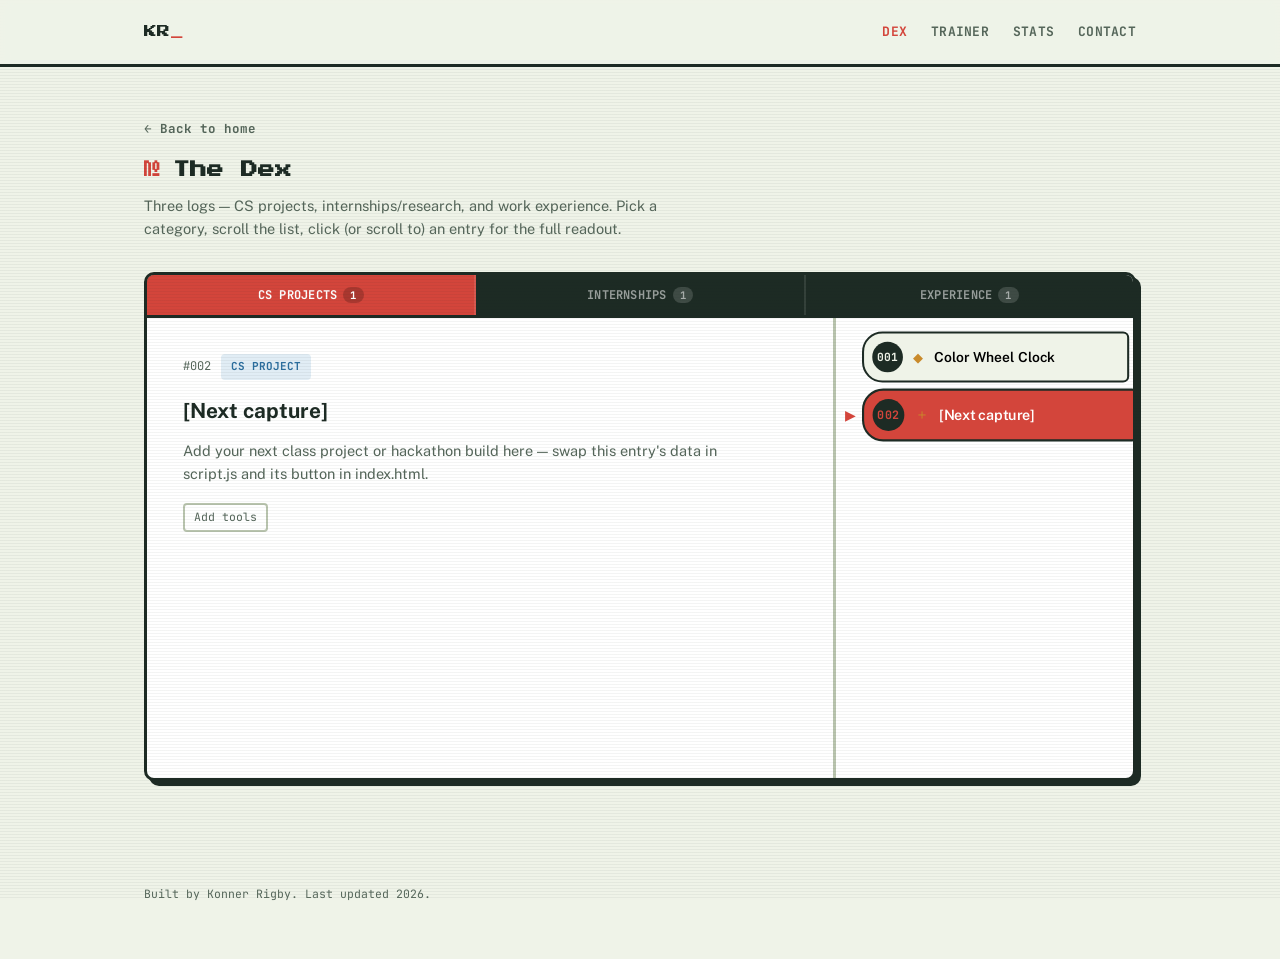
==== dex.html @ aeaa974b "Split Dex into its own page with detail-left/list-right layout" ====
<!DOCTYPE html>
<html lang="en">
<head>
<meta charset="UTF-8">
<meta name="viewport" content="width=device-width, initial-scale=1.0">
<title>The Dex — Konner Rigby</title>
<meta name="description" content="Konner Rigby's Dex — CS projects, internships, and work experience.">
<link rel="preconnect" href="https://fonts.googleapis.com">
<link rel="preconnect" href="https://fonts.gstatic.com" crossorigin>
<link href="https://fonts.googleapis.com/css2?family=Press+Start+2P&family=JetBrains+Mono:wght@400;500;700&family=Public+Sans:wght@400;500;600;700&display=swap" rel="stylesheet">
<link rel="stylesheet" href="styles.css">
</head>
<body>

<div class="scanlines"></div>

<header class="site-header">
  <div class="wrap-wide header-inner">
    <a href="index.html" class="mark">KR<span class="mark-dot">_</span></a>
    <nav class="nav">
      <a href="dex.html" style="color: var(--dex-red);">Dex</a>
      <a href="index.html#about">Trainer</a>
      <a href="index.html#skills">Stats</a>
      <a href="index.html#contact">Contact</a>
    </nav>
  </div>
</header>

<main>

  <div class="dex-page-head wrap-wide">
    <a href="index.html" class="dex-back">← Back to home</a>
    <h1 class="section-title" style="margin: 0 0 10px;"><span class="section-num">№</span> The Dex</h1>
    <p class="section-note" style="margin: 0;">
      Three logs — CS projects, internships/research, and work experience. Pick a category,
      scroll the list, click (or scroll to) an entry for the full readout.
    </p>
  </div>

  <section class="wrap-wide" style="padding: 0 24px 64px;">

    <div class="pokedex" id="pokedex">

      <div class="pokedex-tabs">
        <button class="pdx-tab is-active" data-cat="projects">
          CS Projects <span class="pdx-count" data-count="projects">1</span>
        </button>
        <button class="pdx-tab" data-cat="internships">
          Internships <span class="pdx-count" data-count="internships">1</span>
        </button>
        <button class="pdx-tab" data-cat="experience">
          Experience <span class="pdx-count" data-count="experience">1</span>
        </button>
      </div>

      <div class="pokedex-body">

        <div class="pdx-detail" id="pdxDetail">
          <!-- populated by script.js -->
        </div>

        <div class="pdx-list" id="pdxList">

          <button class="pdx-entry is-selected" data-cat="projects" data-detail="colorwheel">
            <span class="pdx-flag">001</span>
            <span class="pdx-icon">◆</span>
            <span class="pdx-name">Color Wheel Clock</span>
          </button>
          <button class="pdx-entry" data-cat="projects" data-detail="proj-add">
            <span class="pdx-flag">002</span>
            <span class="pdx-icon">＋</span>
            <span class="pdx-name">[Next capture]</span>
          </button>

          <button class="pdx-entry" data-cat="internships" data-detail="pfas" hidden>
            <span class="pdx-flag">001</span>
            <span class="pdx-icon">◆</span>
            <span class="pdx-name">PFAS Water Research</span>
          </button>

          <button class="pdx-entry" data-cat="experience" data-detail="spa" hidden>
            <span class="pdx-flag">001</span>
            <span class="pdx-icon">◆</span>
            <span class="pdx-name">Spa Advisor — South Coast Winery</span>
          </button>

        </div>

      </div>
    </div>
  </section>

</main>

<footer class="site-footer wrap-wide">
  <p>Built by Konner Rigby. Last updated 2026.</p>
</footer>

<script src="script.js"></script>
</body>
</html>
---- styles.css ----
/* ============================================
   DESIGN TOKENS — "Trainer Dex" theme
   Original palette/typography inspired by handheld game UI —
   no copyrighted logos, fonts, or character art used.

   Palette:  screen #EFF3E8 (bg, Game-Boy-screen green-white)
             ink #1D2B24 (text) · dex-red #D3453B (primary accent)
             dex-blue #2C6E9E (secondary accent) · line #B9C4AE
   Type:     "Press Start 2P" (pixel display, used sparingly — small caps only)
             Public Sans (body) · JetBrains Mono (data/meta/labels)
   ============================================ */

:root {
  --screen: #EFF3E8;
  --screen-raised: #FFFFFF;
  --ink: #1D2B24;
  --ink-soft: #55665A;
  --dex-red: #D3453B;
  --dex-red-soft: #FBE3E1;
  --dex-blue: #2C6E9E;
  --dex-blue-soft: #E1EDF5;
  --dex-gold: #C98A2B;
  --dex-gold-soft: #F7ECD9;
  --line: #B9C4AE;

  --pixel: 'Press Start 2P', monospace;
  --mono: 'JetBrains Mono', 'Courier New', monospace;
  --sans: 'Public Sans', -apple-system, BlinkMacSystemFont, sans-serif;

  --wrap: 780px;
}

* { box-sizing: border-box; }
html { scroll-behavior: smooth; }

body {
  margin: 0;
  background: var(--screen);
  color: var(--ink);
  font-family: var(--sans);
  font-size: 16px;
  line-height: 1.6;
  -webkit-font-smoothing: antialiased;
}

.wrap { max-width: var(--wrap); margin: 0 auto; padding: 0 24px; }
.wrap-wide { max-width: 1040px; margin: 0 auto; padding: 0 24px; }
a { color: inherit; }

/* ---------- DEX PAGE (standalone) ---------- */
.dex-page-head { padding: 48px 24px 32px; }
.dex-back {
  display: inline-block;
  font-family: var(--mono);
  font-size: 12.5px;
  font-weight: 700;
  color: var(--ink-soft);
  text-decoration: none;
  margin-bottom: 18px;
}
.dex-back:hover { color: var(--dex-red); }

/* faint scanline texture instead of realistic grain — nods to a handheld screen */
.scanlines {
  position: fixed;
  inset: 0;
  pointer-events: none;
  z-index: 0;
  opacity: 0.05;
  background: repeating-linear-gradient(
    to bottom,
    var(--ink) 0px,
    var(--ink) 1px,
    transparent 1px,
    transparent 3px
  );
}

/* ---------- HEADER ---------- */
.site-header {
  position: sticky;
  top: 0;
  z-index: 10;
  background: rgba(239, 243, 232, 0.9);
  backdrop-filter: blur(6px);
  border-bottom: 3px solid var(--ink);
}
.header-inner { display: flex; align-items: center; justify-content: space-between; height: 64px; }
.mark { font-family: var(--pixel); font-size: 13px; text-decoration: none; letter-spacing: 0.02em; }
.mark-dot { color: var(--dex-red); }
.nav { display: flex; gap: 24px; }
.nav a {
  font-family: var(--mono);
  font-weight: 700;
  font-size: 13px;
  text-decoration: none;
  color: var(--ink-soft);
  letter-spacing: 0.02em;
  text-transform: uppercase;
  transition: color 0.15s ease;
}
.nav a:hover { color: var(--dex-red); }

/* ---------- HERO / TRAINER CARD ---------- */
.hero { padding: 64px 24px 56px; position: relative; z-index: 1; }

.trainer-card {
  background: var(--screen-raised);
  border: 3px solid var(--ink);
  border-radius: 10px;
  box-shadow: 5px 5px 0 var(--ink);
  overflow: hidden;
  margin-bottom: 28px;
}
.card-topline {
  background: var(--dex-red);
  color: #fff;
  display: flex;
  justify-content: space-between;
  align-items: center;
  padding: 10px 18px;
}
.card-label { font-family: var(--pixel); font-size: 10px; letter-spacing: 0.03em; }
.card-id { font-family: var(--mono); font-size: 12px; font-weight: 700; }

.card-body { display: flex; align-items: center; gap: 22px; padding: 24px; }
.card-photo {
  width: 72px;
  height: 72px;
  min-width: 72px;
  border: 3px solid var(--ink);
  border-radius: 8px;
  background: var(--dex-gold-soft);
  display: flex;
  align-items: center;
  justify-content: center;
  font-family: var(--pixel);
  font-size: 15px;
  color: var(--ink);
}
.card-name {
  font-family: var(--pixel);
  font-size: clamp(1.1rem, 3.5vw, 1.4rem);
  margin: 0 0 10px;
  line-height: 1.4;
}
.card-class { font-family: var(--mono); font-size: 13px; color: var(--ink-soft); margin: 0 0 12px; }
.card-badges { display: flex; flex-wrap: wrap; gap: 8px; }
.badge {
  font-family: var(--mono);
  font-size: 11.5px;
  font-weight: 700;
  padding: 5px 11px;
  border-radius: 20px;
  border: 2px solid var(--ink);
  background: var(--screen);
}
.badge-active { background: var(--dex-red); color: #fff; border-color: var(--ink); }

.hero-sub { max-width: 56ch; color: var(--ink-soft); font-size: 15.5px; margin: 0; }

/* ---------- SECTIONS ---------- */
.section { padding: 56px 24px; border-top: 3px dashed var(--line); position: relative; z-index: 1; }

.section-title {
  font-family: var(--pixel);
  font-size: 1.05rem;
  margin: 0 0 8px;
  display: flex;
  align-items: center;
  gap: 12px;
  line-height: 1.6;
}
.small-title { font-size: 0.85rem; }
.section-num { color: var(--dex-red); }
.section-note { color: var(--ink-soft); max-width: 60ch; margin: 0 0 32px; font-size: 14.5px; }

/* ---------- DEX ENTRIES ---------- */
.dex-list { display: flex; flex-direction: column; gap: 18px; }

.dex-entry {
  background: var(--screen-raised);
  border: 3px solid var(--ink);
  border-radius: 8px;
  padding: 24px;
  box-shadow: 4px 4px 0 var(--line);
}
.dex-entry-compact { box-shadow: 3px 3px 0 var(--line); }

.dex-head { display: flex; align-items: center; gap: 10px; margin-bottom: 14px; flex-wrap: wrap; }
.dex-num { font-family: var(--mono); font-weight: 700; font-size: 13px; color: var(--ink-soft); }

.dex-type {
  font-family: var(--mono);
  font-size: 11px;
  font-weight: 700;
  letter-spacing: 0.03em;
  padding: 4px 10px;
  border-radius: 4px;
  border: 2px solid var(--ink);
}
.type-code { background: var(--dex-blue-soft); color: var(--dex-blue); }
.type-speed { background: var(--dex-gold-soft); color: var(--dex-gold); }
.type-research { background: var(--dex-red-soft); color: var(--dex-red); }

.dex-status {
  font-family: var(--mono);
  font-size: 11px;
  padding: 4px 10px;
  border-radius: 4px;
  margin-left: auto;
  text-transform: uppercase;
}
.status-progress { background: var(--dex-gold-soft); color: var(--dex-gold); }
.status-hackathon { background: var(--dex-blue-soft); color: var(--dex-blue); }

.dex-title { font-family: var(--sans); font-weight: 700; font-size: 1.2rem; margin: 0 0 10px; }
.dex-desc { color: var(--ink-soft); margin: 0 0 16px; font-size: 14.5px; max-width: 62ch; }

.dex-stack { display: flex; flex-wrap: wrap; gap: 8px; margin-bottom: 14px; }
.dex-stack span {
  font-family: var(--mono);
  font-size: 11.5px;
  color: var(--ink-soft);
  border: 2px solid var(--line);
  padding: 3px 9px;
  border-radius: 4px;
}

.dex-links { display: flex; gap: 20px; }
.dex-links a {
  font-family: var(--mono);
  font-weight: 700;
  font-size: 13px;
  text-decoration: none;
  color: var(--dex-red);
  border-bottom: 2px solid transparent;
  transition: border-color 0.15s ease;
}
.dex-links a:hover { border-color: var(--dex-red); }

.dex-add {
  background: transparent;
  border: 3px dashed var(--line);
  box-shadow: none;
  text-align: center;
  color: var(--ink-soft);
  font-family: var(--mono);
  font-size: 13px;
}

.side-quest { padding-top: 40px; }

.dex-teaser {
  display: flex;
  align-items: center;
  justify-content: space-between;
  background: var(--screen-raised);
  border: 3px solid var(--ink);
  border-radius: 10px;
  box-shadow: 5px 5px 0 var(--ink);
  padding: 20px 26px;
  text-decoration: none;
  color: var(--ink);
  transition: transform 0.15s ease, box-shadow 0.15s ease;
}
.dex-teaser:hover {
  transform: translate(-2px, -2px);
  box-shadow: 7px 7px 0 var(--ink);
}
.dex-teaser-label { font-family: var(--pixel); font-size: 0.85rem; }
.dex-teaser-arrow { color: var(--dex-red); font-size: 1.2rem; }

/* ---------- POKÉDEX COMPONENT ---------- */
.pokedex {
  background: var(--screen-raised);
  border: 3px solid var(--ink);
  border-radius: 10px;
  box-shadow: 5px 5px 0 var(--ink);
  overflow: hidden;
}

.pokedex-tabs {
  display: flex;
  border-bottom: 3px solid var(--ink);
  background: var(--ink);
}
.pdx-tab {
  flex: 1;
  font-family: var(--mono);
  font-weight: 700;
  font-size: 12px;
  text-transform: uppercase;
  letter-spacing: 0.02em;
  color: rgba(255,255,255,0.55);
  background: transparent;
  border: none;
  border-right: 2px solid rgba(255,255,255,0.1);
  padding: 12px 10px;
  cursor: pointer;
  display: flex;
  align-items: center;
  justify-content: center;
  gap: 6px;
  transition: color 0.15s ease, background 0.15s ease;
}
.pdx-tab:last-child { border-right: none; }
.pdx-tab:hover { color: #fff; }
.pdx-tab.is-active { color: #fff; background: var(--dex-red); }
.pdx-count {
  font-size: 10.5px;
  background: rgba(255,255,255,0.15);
  border-radius: 10px;
  padding: 1px 7px;
}
.pdx-tab.is-active .pdx-count { background: rgba(0,0,0,0.2); }

.pokedex-body {
  display: grid;
  grid-template-columns: 1fr 300px;
  min-height: 460px;
}

.pdx-list {
  order: 2;
  border-left: 3px solid var(--line);
  border-right: none;
  overflow-y: auto;
  max-height: 560px;
  padding: 14px 10px 14px 26px;
  display: flex;
  flex-direction: column;
  gap: 8px;
  scroll-behavior: smooth;
}

.pdx-entry {
  display: flex;
  align-items: center;
  gap: 10px;
  background: var(--screen);
  border: 2px solid var(--ink);
  border-radius: 20px 6px 6px 20px;
  padding: 8px 14px 8px 8px;
  cursor: pointer;
  font-family: var(--sans);
  text-align: left;
  transform-origin: left center;
  transition: transform 0.15s ease, box-shadow 0.15s ease, background 0.15s ease;
  position: relative;
}
.pdx-entry[hidden] { display: none; }
.pdx-entry:hover {
  transform: scale(1.06);
  box-shadow: 3px 3px 0 var(--line);
  background: var(--dex-blue-soft);
}
.pdx-entry.is-selected {
  background: var(--dex-red);
  border-color: var(--ink);
}
.pdx-entry.is-selected::before {
  content: '▶';
  position: absolute;
  left: -18px;
  color: var(--dex-red);
  font-size: 13px;
}
.pdx-entry.is-selected .pdx-flag { background: var(--ink); color: var(--dex-red); }
.pdx-entry.is-selected .pdx-name { color: #fff; }

.pdx-flag {
  font-family: var(--mono);
  font-weight: 700;
  font-size: 11px;
  background: var(--ink);
  color: var(--screen);
  border-radius: 50%;
  min-width: 30px;
  height: 30px;
  display: flex;
  align-items: center;
  justify-content: center;
}
.pdx-icon { font-size: 13px; color: var(--dex-gold); }
.pdx-name { font-size: 13.5px; font-weight: 600; }

.pdx-detail {
  order: 1;
  padding: 36px;
  overflow-y: auto;
  max-height: 560px;
}
.pdx-detail-empty { color: var(--ink-soft); font-family: var(--mono); font-size: 13px; }

.pdx-detail-head { display: flex; align-items: center; gap: 10px; margin-bottom: 14px; }
.pdx-detail-num { font-family: var(--mono); font-size: 12px; color: var(--ink-soft); }
.pdx-detail-cat {
  font-family: var(--mono);
  font-size: 11px;
  font-weight: 700;
  text-transform: uppercase;
  padding: 4px 10px;
  border-radius: 4px;
  background: var(--dex-blue-soft);
  color: var(--dex-blue);
}
.pdx-detail-title { font-family: var(--sans); font-weight: 700; font-size: 1.3rem; margin: 0 0 12px; }
.pdx-detail-desc { color: var(--ink-soft); font-size: 14.5px; max-width: 60ch; margin: 0 0 18px; }
.pdx-detail-stack { display: flex; flex-wrap: wrap; gap: 8px; margin-bottom: 18px; }
.pdx-detail-stack span {
  font-family: var(--mono);
  font-size: 11.5px;
  color: var(--ink-soft);
  border: 2px solid var(--line);
  padding: 3px 9px;
  border-radius: 4px;
}
.pdx-detail-links a {
  font-family: var(--mono);
  font-weight: 700;
  font-size: 13px;
  text-decoration: none;
  color: var(--dex-red);
  margin-right: 20px;
  border-bottom: 2px solid transparent;
  transition: border-color 0.15s ease;
}
.pdx-detail-links a:hover { border-color: var(--dex-red); }

@media (max-width: 900px) {
  .pokedex-body { grid-template-columns: 1fr; }
  .pdx-list {
    order: 2;
    border-left: none;
    border-top: 3px solid var(--line);
    max-height: 280px;
    padding-left: 26px;
  }
  .pdx-detail { order: 1; max-height: none; }
}

/* ---------- ABOUT ---------- */
.about-grid { display: grid; grid-template-columns: 1.4fr 1fr; gap: 40px; }
.about-text { font-size: 15.5px; color: var(--ink-soft); max-width: 56ch; }
.facts { margin: 0; }
.facts > div { display: flex; justify-content: space-between; padding: 12px 0; border-bottom: 2px solid var(--line); }
.facts dt { font-family: var(--mono); font-size: 12px; color: var(--ink-soft); }
.facts dd { margin: 0; font-size: 14px; font-weight: 700; text-align: right; }

/* ---------- STATS (skill bars) ---------- */
.stats-block { display: flex; flex-direction: column; gap: 16px; margin-bottom: 36px; }
.stat-row { display: grid; grid-template-columns: 140px 1fr; align-items: center; gap: 16px; }
.stat-label { font-family: var(--mono); font-size: 13px; font-weight: 700; }
.stat-bar {
  height: 14px;
  border: 2px solid var(--ink);
  border-radius: 7px;
  background: var(--screen);
  overflow: hidden;
}
.stat-fill {
  height: 100%;
  background: var(--dex-red);
  border-radius: 6px 0 0 6px;
}

.skills-grid-secondary { grid-template-columns: repeat(2, 1fr); max-width: 480px; }
.skills-grid { display: grid; gap: 28px; }
.skill-group h3 {
  font-family: var(--mono);
  font-size: 12px;
  text-transform: uppercase;
  letter-spacing: 0.04em;
  color: var(--dex-blue);
  margin: 0 0 12px;
}
.skill-group ul { list-style: none; margin: 0; padding: 0; }
.skill-group li { font-size: 14px; padding: 6px 0; border-bottom: 1px solid var(--line); }
.muted { color: var(--ink-soft); font-size: 11px; }

/* ---------- CONTACT ---------- */
.contact-lead { color: var(--ink-soft); margin-bottom: 24px; }
.contact-links { display: flex; flex-direction: column; gap: 4px; }
.contact-link {
  font-family: var(--mono);
  font-weight: 700;
  font-size: 15px;
  text-decoration: none;
  padding: 14px 0;
  border-bottom: 2px solid var(--line);
  display: flex;
  justify-content: space-between;
  transition: color 0.15s ease, padding-left 0.15s ease;
}
.contact-link:hover { color: var(--dex-red); padding-left: 6px; }

/* ---------- FOOTER ---------- */
.site-footer {
  padding: 28px 24px 44px;
  font-family: var(--mono);
  font-size: 11.5px;
  color: var(--ink-soft);
  position: relative;
  z-index: 1;
}

/* ---------- RESPONSIVE ---------- */
@media (max-width: 720px) {
  .about-grid { grid-template-columns: 1fr; gap: 28px; }
  .card-body { flex-direction: column; align-items: flex-start; }
  .nav { gap: 14px; }
  .nav a { font-size: 11.5px; }
  .stat-row { grid-template-columns: 100px 1fr; }
}
@media (max-width: 480px) {
  .hero { padding: 48px 20px 40px; }
  .skills-grid-secondary { grid-template-columns: 1fr; }
}

/* ---------- ACCESSIBILITY ---------- */
a:focus-visible, .nav a:focus-visible {
  outline: 2px solid var(--dex-red);
  outline-offset: 3px;
}
@media (prefers-reduced-motion: reduce) {
  html { scroll-behavior: auto; }
  * { transition: none !important; }
}
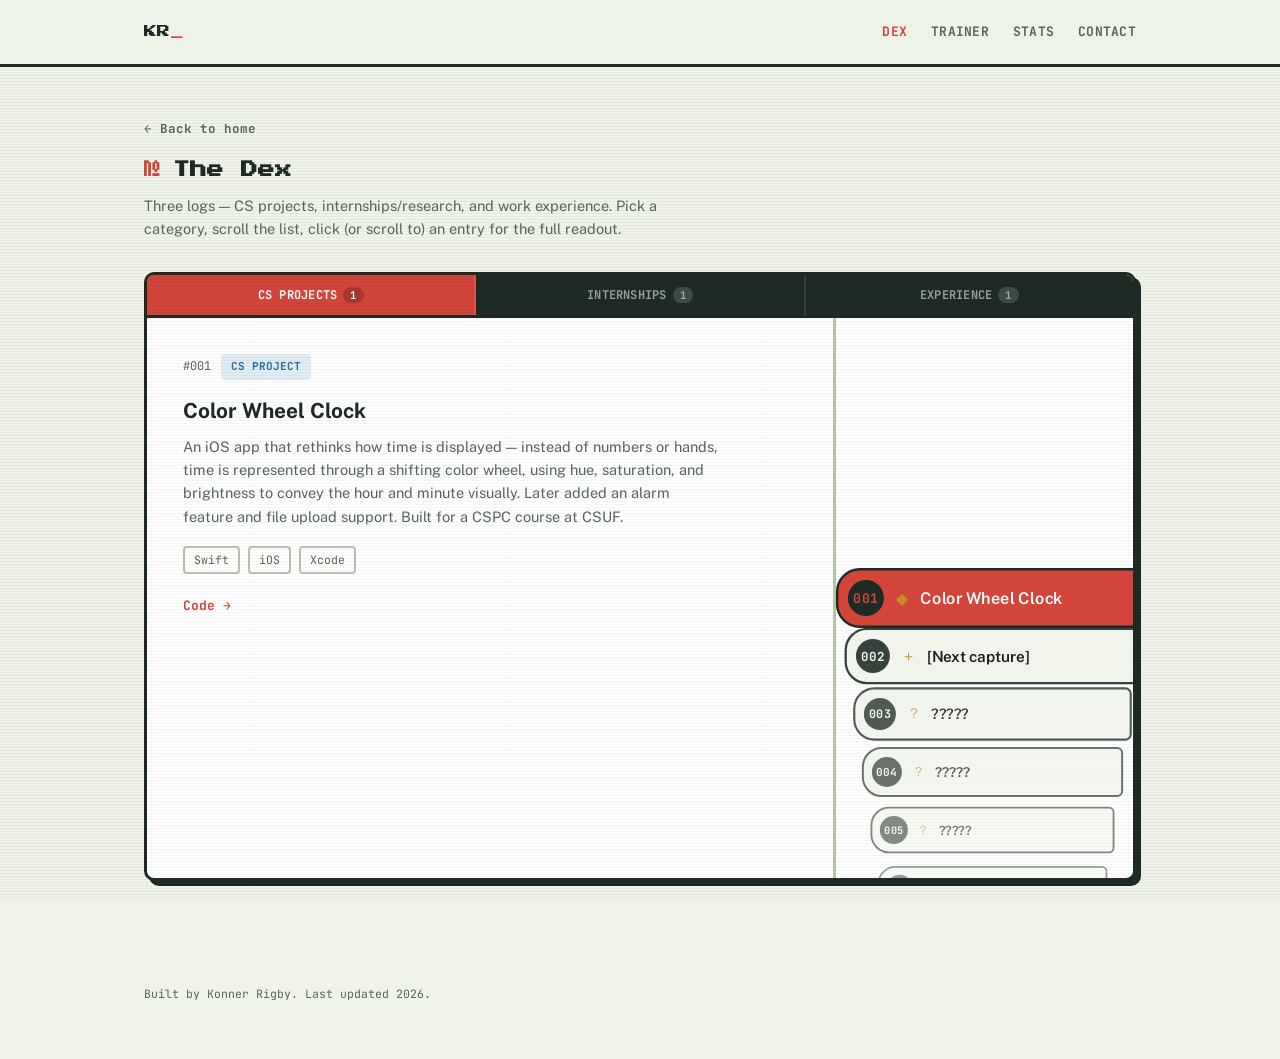
==== commit 8a8ee542: "Added pokedex functionality from game to website, and fixed scrolling feature" ====
--- a/dex.html
+++ b/dex.html
@@ -61,6 +61,8 @@
 
         <div class="pdx-list" id="pdxList">
 
+          <div class="pdx-spacer" id="pdxSpacerTop"></div>
+
           <button class="pdx-entry is-selected" data-cat="projects" data-detail="colorwheel">
             <span class="pdx-flag">001</span>
             <span class="pdx-icon">◆</span>
@@ -72,17 +74,220 @@
             <span class="pdx-name">[Next capture]</span>
           </button>
 
+          <button class="pdx-entry" data-cat="projects" data-detail="unknown">
+            <span class="pdx-flag">003</span>
+            <span class="pdx-icon">？</span>
+            <span class="pdx-name">?????</span>
+          </button>
+          <button class="pdx-entry" data-cat="projects" data-detail="unknown">
+            <span class="pdx-flag">004</span>
+            <span class="pdx-icon">？</span>
+            <span class="pdx-name">?????</span>
+          </button>
+          <button class="pdx-entry" data-cat="projects" data-detail="unknown">
+            <span class="pdx-flag">005</span>
+            <span class="pdx-icon">？</span>
+            <span class="pdx-name">?????</span>
+          </button>
+          <button class="pdx-entry" data-cat="projects" data-detail="unknown">
+            <span class="pdx-flag">006</span>
+            <span class="pdx-icon">？</span>
+            <span class="pdx-name">?????</span>
+          </button>
+          <button class="pdx-entry" data-cat="projects" data-detail="unknown">
+            <span class="pdx-flag">007</span>
+            <span class="pdx-icon">？</span>
+            <span class="pdx-name">?????</span>
+          </button>
+          <button class="pdx-entry" data-cat="projects" data-detail="unknown">
+            <span class="pdx-flag">008</span>
+            <span class="pdx-icon">？</span>
+            <span class="pdx-name">?????</span>
+          </button>
+          <button class="pdx-entry" data-cat="projects" data-detail="unknown">
+            <span class="pdx-flag">009</span>
+            <span class="pdx-icon">？</span>
+            <span class="pdx-name">?????</span>
+          </button>
+          <button class="pdx-entry" data-cat="projects" data-detail="unknown">
+            <span class="pdx-flag">010</span>
+            <span class="pdx-icon">？</span>
+            <span class="pdx-name">?????</span>
+          </button>
+          <button class="pdx-entry" data-cat="projects" data-detail="unknown">
+            <span class="pdx-flag">011</span>
+            <span class="pdx-icon">？</span>
+            <span class="pdx-name">?????</span>
+          </button>
+          <button class="pdx-entry" data-cat="projects" data-detail="unknown">
+            <span class="pdx-flag">012</span>
+            <span class="pdx-icon">？</span>
+            <span class="pdx-name">?????</span>
+          </button>
+          <button class="pdx-entry" data-cat="projects" data-detail="unknown">
+            <span class="pdx-flag">013</span>
+            <span class="pdx-icon">？</span>
+            <span class="pdx-name">?????</span>
+          </button>
+          <button class="pdx-entry" data-cat="projects" data-detail="unknown">
+            <span class="pdx-flag">014</span>
+            <span class="pdx-icon">？</span>
+            <span class="pdx-name">?????</span>
+          </button>
+          <button class="pdx-entry" data-cat="projects" data-detail="unknown">
+            <span class="pdx-flag">015</span>
+            <span class="pdx-icon">？</span>
+            <span class="pdx-name">?????</span>
+          </button>
+          <button class="pdx-entry" data-cat="projects" data-detail="unknown">
+            <span class="pdx-flag">016</span>
+            <span class="pdx-icon">？</span>
+            <span class="pdx-name">?????</span>
+          </button>
+          <button class="pdx-entry" data-cat="projects" data-detail="unknown">
+            <span class="pdx-flag">017</span>
+            <span class="pdx-icon">？</span>
+            <span class="pdx-name">?????</span>
+          </button>
+          <button class="pdx-entry" data-cat="projects" data-detail="unknown">
+            <span class="pdx-flag">018</span>
+            <span class="pdx-icon">？</span>
+            <span class="pdx-name">?????</span>
+          </button>
+          <button class="pdx-entry" data-cat="projects" data-detail="unknown">
+            <span class="pdx-flag">019</span>
+            <span class="pdx-icon">？</span>
+            <span class="pdx-name">?????</span>
+          </button>
+          <button class="pdx-entry" data-cat="projects" data-detail="unknown">
+            <span class="pdx-flag">020</span>
+            <span class="pdx-icon">？</span>
+            <span class="pdx-name">?????</span>
+          </button>
+
           <button class="pdx-entry" data-cat="internships" data-detail="pfas" hidden>
             <span class="pdx-flag">001</span>
             <span class="pdx-icon">◆</span>
             <span class="pdx-name">PFAS Water Research</span>
           </button>
+          <button class="pdx-entry" data-cat="internships" data-detail="unknown" hidden>
+            <span class="pdx-flag">002</span>
+            <span class="pdx-icon">？</span>
+            <span class="pdx-name">?????</span>
+          </button>
+          <button class="pdx-entry" data-cat="internships" data-detail="unknown" hidden>
+            <span class="pdx-flag">003</span>
+            <span class="pdx-icon">？</span>
+            <span class="pdx-name">?????</span>
+          </button>
+          <button class="pdx-entry" data-cat="internships" data-detail="unknown" hidden>
+            <span class="pdx-flag">004</span>
+            <span class="pdx-icon">？</span>
+            <span class="pdx-name">?????</span>
+          </button>
+          <button class="pdx-entry" data-cat="internships" data-detail="unknown" hidden>
+            <span class="pdx-flag">005</span>
+            <span class="pdx-icon">？</span>
+            <span class="pdx-name">?????</span>
+          </button>
+          <button class="pdx-entry" data-cat="internships" data-detail="unknown" hidden>
+            <span class="pdx-flag">006</span>
+            <span class="pdx-icon">？</span>
+            <span class="pdx-name">?????</span>
+          </button>
+          <button class="pdx-entry" data-cat="internships" data-detail="unknown" hidden>
+            <span class="pdx-flag">007</span>
+            <span class="pdx-icon">？</span>
+            <span class="pdx-name">?????</span>
+          </button>
+          <button class="pdx-entry" data-cat="internships" data-detail="unknown" hidden>
+            <span class="pdx-flag">008</span>
+            <span class="pdx-icon">？</span>
+            <span class="pdx-name">?????</span>
+          </button>
+          <button class="pdx-entry" data-cat="internships" data-detail="unknown" hidden>
+            <span class="pdx-flag">009</span>
+            <span class="pdx-icon">？</span>
+            <span class="pdx-name">?????</span>
+          </button>
+          <button class="pdx-entry" data-cat="internships" data-detail="unknown" hidden>
+            <span class="pdx-flag">010</span>
+            <span class="pdx-icon">？</span>
+            <span class="pdx-name">?????</span>
+          </button>
+          <button class="pdx-entry" data-cat="internships" data-detail="unknown" hidden>
+            <span class="pdx-flag">011</span>
+            <span class="pdx-icon">？</span>
+            <span class="pdx-name">?????</span>
+          </button>
+          <button class="pdx-entry" data-cat="internships" data-detail="unknown" hidden>
+            <span class="pdx-flag">012</span>
+            <span class="pdx-icon">？</span>
+            <span class="pdx-name">?????</span>
+          </button>
 
           <button class="pdx-entry" data-cat="experience" data-detail="spa" hidden>
             <span class="pdx-flag">001</span>
             <span class="pdx-icon">◆</span>
             <span class="pdx-name">Spa Advisor — South Coast Winery</span>
           </button>
+          <button class="pdx-entry" data-cat="experience" data-detail="unknown" hidden>
+            <span class="pdx-flag">002</span>
+            <span class="pdx-icon">？</span>
+            <span class="pdx-name">?????</span>
+          </button>
+          <button class="pdx-entry" data-cat="experience" data-detail="unknown" hidden>
+            <span class="pdx-flag">003</span>
+            <span class="pdx-icon">？</span>
+            <span class="pdx-name">?????</span>
+          </button>
+          <button class="pdx-entry" data-cat="experience" data-detail="unknown" hidden>
+            <span class="pdx-flag">004</span>
+            <span class="pdx-icon">？</span>
+            <span class="pdx-name">?????</span>
+          </button>
+          <button class="pdx-entry" data-cat="experience" data-detail="unknown" hidden>
+            <span class="pdx-flag">005</span>
+            <span class="pdx-icon">？</span>
+            <span class="pdx-name">?????</span>
+          </button>
+          <button class="pdx-entry" data-cat="experience" data-detail="unknown" hidden>
+            <span class="pdx-flag">006</span>
+            <span class="pdx-icon">？</span>
+            <span class="pdx-name">?????</span>
+          </button>
+          <button class="pdx-entry" data-cat="experience" data-detail="unknown" hidden>
+            <span class="pdx-flag">007</span>
+            <span class="pdx-icon">？</span>
+            <span class="pdx-name">?????</span>
+          </button>
+          <button class="pdx-entry" data-cat="experience" data-detail="unknown" hidden>
+            <span class="pdx-flag">008</span>
+            <span class="pdx-icon">？</span>
+            <span class="pdx-name">?????</span>
+          </button>
+          <button class="pdx-entry" data-cat="experience" data-detail="unknown" hidden>
+            <span class="pdx-flag">009</span>
+            <span class="pdx-icon">？</span>
+            <span class="pdx-name">?????</span>
+          </button>
+          <button class="pdx-entry" data-cat="experience" data-detail="unknown" hidden>
+            <span class="pdx-flag">010</span>
+            <span class="pdx-icon">？</span>
+            <span class="pdx-name">?????</span>
+          </button>
+          <button class="pdx-entry" data-cat="experience" data-detail="unknown" hidden>
+            <span class="pdx-flag">011</span>
+            <span class="pdx-icon">？</span>
+            <span class="pdx-name">?????</span>
+          </button>
+          <button class="pdx-entry" data-cat="experience" data-detail="unknown" hidden>
+            <span class="pdx-flag">012</span>
+            <span class="pdx-icon">？</span>
+            <span class="pdx-name">?????</span>
+          </button>
+
+          <div class="pdx-spacer" id="pdxSpacerBottom"></div>
 
         </div>
 
--- a/styles.css
+++ b/styles.css
@@ -345,19 +345,20 @@
   cursor: pointer;
   font-family: var(--sans);
   text-align: left;
-  transform-origin: left center;
-  transition: transform 0.15s ease, box-shadow 0.15s ease, background 0.15s ease;
+  transform-origin: center center;
+  transition: transform 0.18s ease, opacity 0.18s ease, box-shadow 0.15s ease, background 0.15s ease;
   position: relative;
 }
 .pdx-entry[hidden] { display: none; }
+.pdx-spacer { flex-shrink: 0; }
 .pdx-entry:hover {
-  transform: scale(1.06);
   box-shadow: 3px 3px 0 var(--line);
   background: var(--dex-blue-soft);
 }
 .pdx-entry.is-selected {
   background: var(--dex-red);
   border-color: var(--ink);
+  z-index: 2;
 }
 .pdx-entry.is-selected::before {
   content: '▶';
@@ -406,6 +407,8 @@
   color: var(--dex-blue);
 }
 .pdx-detail-title { font-family: var(--sans); font-weight: 700; font-size: 1.3rem; margin: 0 0 12px; }
+.pdx-detail-location { font-family: var(--mono); font-size: 12.5px; color: var(--ink-soft); font-weight: 700; margin: -6px 0 10px; }
+.pdx-detail-duration { font-family: var(--mono); font-size: 12.5px; color: var(--ink-soft); margin: -6px 0 14px; }
 .pdx-detail-desc { color: var(--ink-soft); font-size: 14.5px; max-width: 60ch; margin: 0 0 18px; }
 .pdx-detail-stack { display: flex; flex-wrap: wrap; gap: 8px; margin-bottom: 18px; }
 .pdx-detail-stack span {
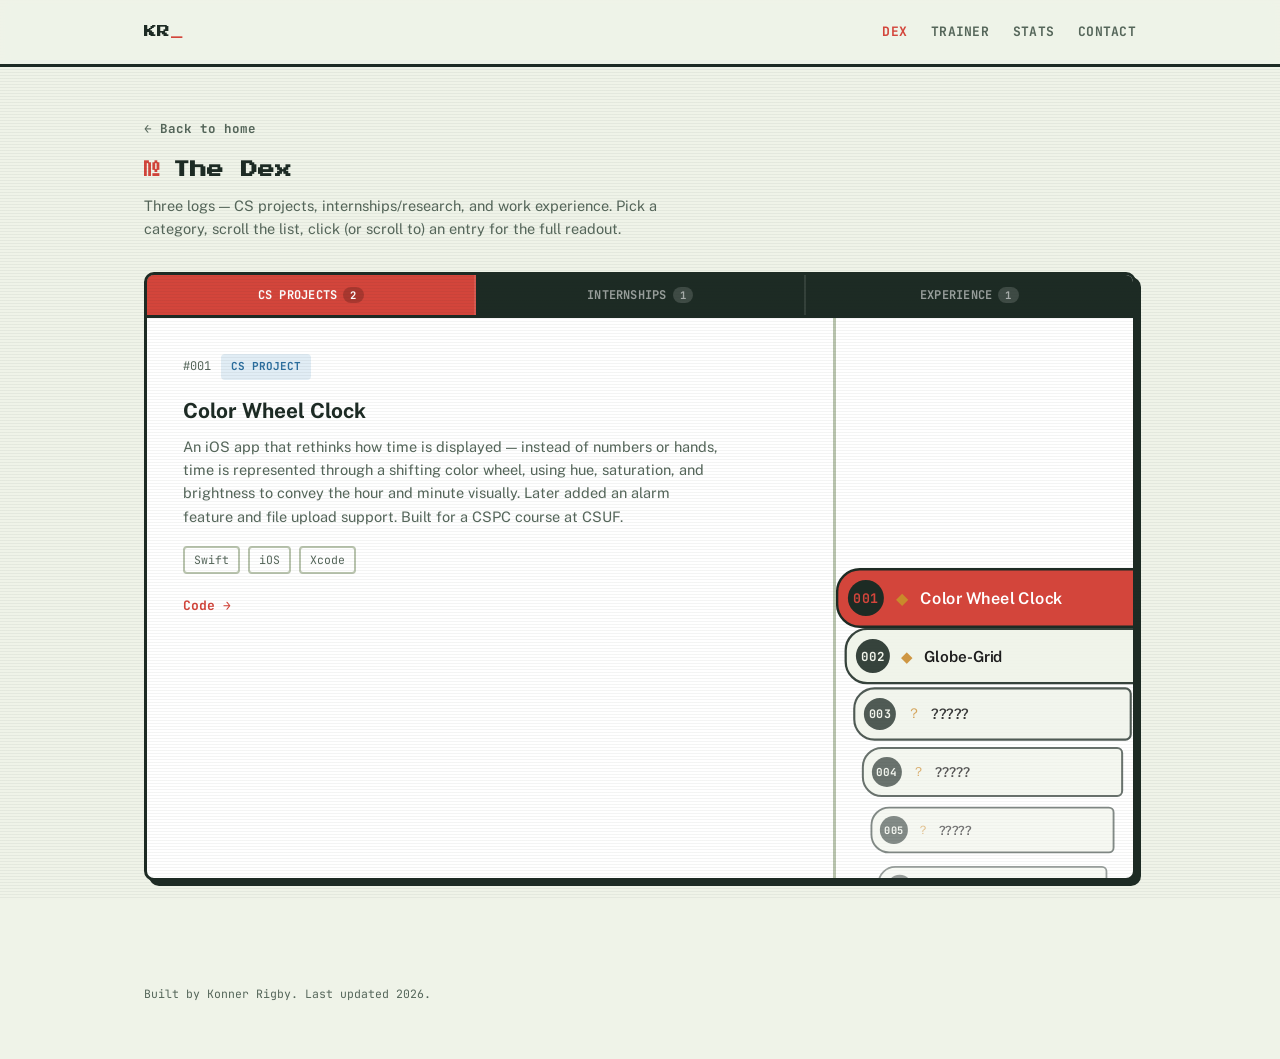
==== commit 4dfdb720: "Add Globe-Grid as CS Project #002 and updated text on main page" ====
--- a/dex.html
+++ b/dex.html
@@ -43,7 +43,7 @@
 
       <div class="pokedex-tabs">
         <button class="pdx-tab is-active" data-cat="projects">
-          CS Projects <span class="pdx-count" data-count="projects">1</span>
+          CS Projects <span class="pdx-count" data-count="projects">2</span>
         </button>
         <button class="pdx-tab" data-cat="internships">
           Internships <span class="pdx-count" data-count="internships">1</span>
@@ -68,10 +68,10 @@
             <span class="pdx-icon">◆</span>
             <span class="pdx-name">Color Wheel Clock</span>
           </button>
-          <button class="pdx-entry" data-cat="projects" data-detail="proj-add">
+          <button class="pdx-entry" data-cat="projects" data-detail="globegrid">
             <span class="pdx-flag">002</span>
-            <span class="pdx-icon">＋</span>
-            <span class="pdx-name">[Next capture]</span>
+            <span class="pdx-icon">◆</span>
+            <span class="pdx-name">Globe-Grid</span>
           </button>
 
           <button class="pdx-entry" data-cat="projects" data-detail="unknown">
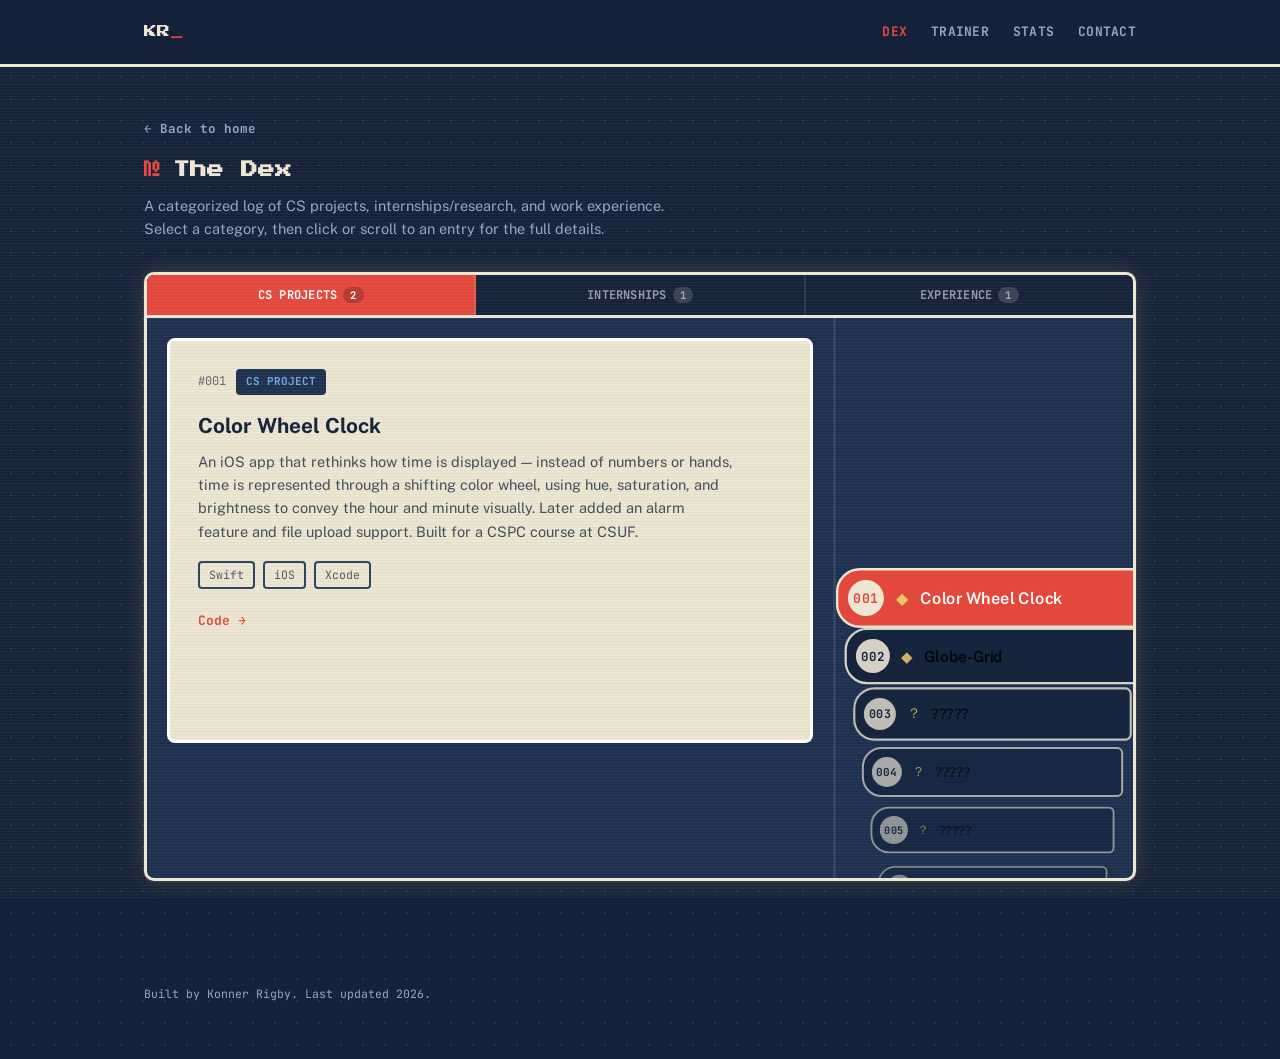
==== commit 6d16b697: "changed some text on dex" ====
--- a/dex.html
+++ b/dex.html
@@ -32,9 +32,7 @@
     <a href="index.html" class="dex-back">← Back to home</a>
     <h1 class="section-title" style="margin: 0 0 10px;"><span class="section-num">№</span> The Dex</h1>
     <p class="section-note" style="margin: 0;">
-      Three logs — CS projects, internships/research, and work experience. Pick a category,
-      scroll the list, click (or scroll to) an entry for the full readout.
-    </p>
+      A categorized log of CS projects, internships/research, and work experience. Select a category, then click or scroll to an entry for the full details.
   </div>
 
   <section class="wrap-wide" style="padding: 0 24px 64px;">
--- a/styles.css
+++ b/styles.css
@@ -1,27 +1,28 @@
 /* ============================================
-   DESIGN TOKENS — "Trainer Dex" theme
+   DESIGN TOKENS — "Trainer Dex" theme (dark navy variant)
    Original palette/typography inspired by handheld game UI —
    no copyrighted logos, fonts, or character art used.
 
-   Palette:  screen #EFF3E8 (bg, Game-Boy-screen green-white)
-             ink #1D2B24 (text) · dex-red #D3453B (primary accent)
-             dex-blue #2C6E9E (secondary accent) · line #B9C4AE
+   Palette:  screen #15223A (deep navy bg) · screen-raised #1E3050 (card navy)
+             ink #EDE6D3 (warm parchment text) · ink-soft #93A7C2 (muted blue-gray)
+             dex-red #E2483C (primary accent) · dex-blue #6FA8DC (secondary accent)
+             dex-gold #E8C468 (tertiary accent) · line #2E4160 (dividers)
    Type:     "Press Start 2P" (pixel display, used sparingly — small caps only)
              Public Sans (body) · JetBrains Mono (data/meta/labels)
    ============================================ */
 
 :root {
-  --screen: #EFF3E8;
-  --screen-raised: #FFFFFF;
-  --ink: #1D2B24;
-  --ink-soft: #55665A;
-  --dex-red: #D3453B;
-  --dex-red-soft: #FBE3E1;
-  --dex-blue: #2C6E9E;
-  --dex-blue-soft: #E1EDF5;
-  --dex-gold: #C98A2B;
-  --dex-gold-soft: #F7ECD9;
-  --line: #B9C4AE;
+  --screen: #15223A;
+  --screen-raised: #1E3050;
+  --ink: #EDE6D3;
+  --ink-soft: #93A7C2;
+  --dex-red: #E2483C;
+  --dex-red-soft: #3B2530;
+  --dex-blue: #6FA8DC;
+  --dex-blue-soft: #21324E;
+  --dex-gold: #E8C468;
+  --dex-gold-soft: #3A331F;
+  --line: #2E4160;
 
   --pixel: 'Press Start 2P', monospace;
   --mono: 'JetBrains Mono', 'Courier New', monospace;
@@ -35,7 +36,9 @@
 
 body {
   margin: 0;
-  background: var(--screen);
+  background-color: var(--screen);
+  background-image: radial-gradient(rgba(147, 167, 194, 0.12) 1px, transparent 1px);
+  background-size: 22px 22px;
   color: var(--ink);
   font-family: var(--sans);
   font-size: 16px;
@@ -81,8 +84,7 @@
   position: sticky;
   top: 0;
   z-index: 10;
-  background: rgba(239, 243, 232, 0.9);
-  backdrop-filter: blur(6px);
+  background: rgba(21, 34, 58, 0.97);
   border-bottom: 3px solid var(--ink);
 }
 .header-inner { display: flex; align-items: center; justify-content: space-between; height: 64px; }
@@ -102,13 +104,20 @@
 .nav a:hover { color: var(--dex-red); }
 
 /* ---------- HERO / TRAINER CARD ---------- */
-.hero { padding: 64px 24px 56px; position: relative; z-index: 1; }
+.hero { padding: 36px 24px 56px; position: relative; z-index: 1; }
 
 .trainer-card {
-  background: var(--screen-raised);
+  background-color: var(--screen-raised);
+  background-image: repeating-linear-gradient(
+    to bottom,
+    rgba(255, 255, 255, 0.035) 0px,
+    rgba(255, 255, 255, 0.035) 1px,
+    transparent 1px,
+    transparent 3px
+  );
   border: 3px solid var(--ink);
   border-radius: 10px;
-  box-shadow: 5px 5px 0 var(--ink);
+  box-shadow: 0 0 22px rgba(232, 196, 104, 0.18), 0 0 0 1px rgba(232, 196, 104, 0.08);
   overflow: hidden;
   margin-bottom: 28px;
 }
@@ -125,18 +134,13 @@
 
 .card-body { display: flex; align-items: center; gap: 22px; padding: 24px; }
 .card-photo {
-  width: 72px;
-  height: 72px;
-  min-width: 72px;
+  width: 104px;
+  height: 104px;
+  min-width: 104px;
   border: 3px solid var(--ink);
   border-radius: 8px;
-  background: var(--dex-gold-soft);
-  display: flex;
-  align-items: center;
-  justify-content: center;
-  font-family: var(--pixel);
-  font-size: 15px;
-  color: var(--ink);
+  object-fit: cover;
+  display: block;
 }
 .card-name {
   font-family: var(--pixel);
@@ -157,7 +161,146 @@
 }
 .badge-active { background: var(--dex-red); color: #fff; border-color: var(--ink); }
 
-.hero-sub { max-width: 56ch; color: var(--ink-soft); font-size: 15.5px; margin: 0; }
+.hero-sub { max-width: 56ch; color: var(--ink-soft); font-size: 15.5px; margin: 0 0 28px; }
+
+.hero-cta-row {
+  display: flex;
+  align-items: stretch;
+  border: 3px solid var(--ink);
+  border-radius: 8px;
+  overflow: hidden;
+  width: 100%;
+}
+
+@keyframes cta-pulse {
+  0%, 100% { box-shadow: 0 0 16px rgba(226, 72, 60, 0.35); }
+  50% { box-shadow: 0 0 26px rgba(226, 72, 60, 0.6); }
+}
+
+.hero-cta {
+  position: relative;
+  z-index: 1;
+  display: inline-flex;
+  align-items: center;
+  justify-content: center;
+  gap: 10px;
+  flex-shrink: 0;
+  min-width: 224px;
+  background-color: var(--dex-red);
+  background-image: repeating-linear-gradient(
+    to bottom,
+    rgba(255, 255, 255, 0.05) 0px,
+    rgba(255, 255, 255, 0.05) 1px,
+    transparent 1px,
+    transparent 3px
+  );
+  color: #F3E9DE;
+  font-family: var(--mono);
+  font-weight: 700;
+  font-size: 14px;
+  padding: 16px 22px;
+  border: none;
+  text-decoration: none;
+  animation: cta-pulse 3s ease-in-out infinite;
+  transition: transform 0.15s ease;
+}
+.hero-cta:hover {
+  animation-play-state: paused;
+  box-shadow: 0 0 30px rgba(226, 72, 60, 0.7);
+}
+.hero-cta-icon { font-family: var(--pixel); font-size: 12px; }
+.hero-cta-arrow { font-size: 16px; }
+
+/* Decorative preview window — a real, live look at the Dex entries,
+   slowly scrolling on a loop. Not interactive: clicking it does nothing,
+   it's purely a peek at what's behind the button. */
+.hero-cta-preview {
+  flex: 1 1 auto;
+  min-width: 0;
+  height: 200px;
+  overflow: hidden;
+  position: relative;
+  background-color: var(--screen);
+  background-image: repeating-linear-gradient(
+    to bottom,
+    rgba(255, 255, 255, 0.035) 0px,
+    rgba(255, 255, 255, 0.035) 1px,
+    transparent 1px,
+    transparent 3px
+  );
+  border-left: 3px solid var(--ink);
+  pointer-events: none;
+}
+.hero-cta-preview::before,
+.hero-cta-preview::after {
+  content: '';
+  position: absolute;
+  left: 0;
+  right: 0;
+  height: 10px;
+  z-index: 1;
+  pointer-events: none;
+}
+.hero-cta-preview::before {
+  top: 0;
+  background: linear-gradient(to bottom, var(--screen), transparent);
+}
+.hero-cta-preview::after {
+  bottom: 0;
+  background: linear-gradient(to top, var(--screen), transparent);
+}
+
+.hero-cta-preview-track {
+  position: absolute;
+  top: 0;
+  left: 0;
+  right: 0;
+  display: flex;
+  flex-direction: column;
+  gap: 6px;
+  padding: 6px 6px;
+  will-change: transform;
+}
+
+.preview-pill {
+  align-self: center;
+  width: 88%;
+  max-width: 260px;
+  display: flex;
+  align-items: center;
+  gap: 7px;
+  background: var(--screen-raised);
+  border: 2px solid var(--ink);
+  border-radius: 14px 5px 5px 14px;
+  padding: 7px 11px 7px 6px;
+  font-family: var(--mono);
+  font-size: 12px;
+  color: var(--ink-soft);
+  white-space: nowrap;
+  transform-origin: center center;
+  transition: transform 0.12s linear, opacity 0.12s linear, background 0.15s ease;
+}
+.preview-pill.is-centered {
+  background: var(--dex-red);
+  border-color: var(--ink);
+}
+.preview-pill.is-centered .preview-num { background: var(--ink); color: var(--dex-red); }
+.preview-pill.is-centered .preview-name { color: #fff; }
+.preview-num {
+  background: var(--ink);
+  color: var(--screen);
+  border-radius: 50%;
+  width: 20px;
+  height: 20px;
+  min-width: 20px;
+  display: flex;
+  align-items: center;
+  justify-content: center;
+  font-size: 9.5px;
+  font-weight: 700;
+}
+.preview-icon { color: var(--dex-gold); font-size: 11px; }
+.preview-name { overflow: hidden; text-overflow: ellipsis; }
 
 /* ---------- SECTIONS ---------- */
 .section { padding: 56px 24px; border-top: 3px dashed var(--line); position: relative; z-index: 1; }
@@ -255,35 +398,35 @@
   display: flex;
   align-items: center;
   justify-content: space-between;
-  background: var(--screen-raised);
+  background: var(--dex-red);
   border: 3px solid var(--ink);
   border-radius: 10px;
-  box-shadow: 5px 5px 0 var(--ink);
+  box-shadow: 0 0 24px rgba(226, 72, 60, 0.35);
   padding: 20px 26px;
   text-decoration: none;
-  color: var(--ink);
+  color: #fff;
   transition: transform 0.15s ease, box-shadow 0.15s ease;
 }
 .dex-teaser:hover {
   transform: translate(-2px, -2px);
-  box-shadow: 7px 7px 0 var(--ink);
+  box-shadow: 0 0 32px rgba(226, 72, 60, 0.55);
 }
 .dex-teaser-label { font-family: var(--pixel); font-size: 0.85rem; }
-.dex-teaser-arrow { color: var(--dex-red); font-size: 1.2rem; }
+.dex-teaser-arrow { color: #fff; font-size: 1.2rem; }
 
 /* ---------- POKÉDEX COMPONENT ---------- */
 .pokedex {
   background: var(--screen-raised);
   border: 3px solid var(--ink);
   border-radius: 10px;
-  box-shadow: 5px 5px 0 var(--ink);
+  box-shadow: 0 0 22px rgba(232, 196, 104, 0.18), 0 0 0 1px rgba(232, 196, 104, 0.08);
   overflow: hidden;
 }
 
 .pokedex-tabs {
   display: flex;
   border-bottom: 3px solid var(--ink);
-  background: var(--ink);
+  background: var(--screen);
 }
 .pdx-tab {
   flex: 1;
@@ -388,14 +531,26 @@
 
 .pdx-detail {
   order: 1;
-  padding: 36px;
+  margin: 20px;
+  padding: 28px;
   overflow-y: auto;
-  max-height: 560px;
-}
-.pdx-detail-empty { color: var(--ink-soft); font-family: var(--mono); font-size: 13px; }
+  max-height: 405px;
+  background-color: var(--ink);
+  background-image: repeating-linear-gradient(
+    to bottom,
+    rgba(21, 34, 58, 0.045) 0px,
+    rgba(21, 34, 58, 0.045) 1px,
+    transparent 1px,
+    transparent 3px
+  );
+  border: 3px solid #fff;
+  border-radius: 8px;
+  color: var(--screen);
+}
+.pdx-detail-empty { color: rgba(21, 34, 58, 0.65); font-family: var(--mono); font-size: 13px; }
 
 .pdx-detail-head { display: flex; align-items: center; gap: 10px; margin-bottom: 14px; }
-.pdx-detail-num { font-family: var(--mono); font-size: 12px; color: var(--ink-soft); }
+.pdx-detail-num { font-family: var(--mono); font-size: 12px; color: rgba(21, 34, 58, 0.65); }
 .pdx-detail-cat {
   font-family: var(--mono);
   font-size: 11px;
@@ -407,14 +562,14 @@
   color: var(--dex-blue);
 }
 .pdx-detail-title { font-family: var(--sans); font-weight: 700; font-size: 1.3rem; margin: 0 0 12px; }
-.pdx-detail-location { font-family: var(--mono); font-size: 12.5px; color: var(--ink-soft); font-weight: 700; margin: -6px 0 10px; }
-.pdx-detail-duration { font-family: var(--mono); font-size: 12.5px; color: var(--ink-soft); margin: -6px 0 14px; }
-.pdx-detail-desc { color: var(--ink-soft); font-size: 14.5px; max-width: 60ch; margin: 0 0 18px; }
+.pdx-detail-location { font-family: var(--mono); font-size: 12.5px; color: rgba(21, 34, 58, 0.72); font-weight: 700; margin: -6px 0 10px; }
+.pdx-detail-duration { font-family: var(--mono); font-size: 12.5px; color: rgba(21, 34, 58, 0.72); margin: -6px 0 14px; }
+.pdx-detail-desc { color: rgba(21, 34, 58, 0.78); font-size: 14.5px; max-width: 60ch; margin: 0 0 18px; }
 .pdx-detail-stack { display: flex; flex-wrap: wrap; gap: 8px; margin-bottom: 18px; }
 .pdx-detail-stack span {
   font-family: var(--mono);
   font-size: 11.5px;
-  color: var(--ink-soft);
+  color: rgba(21, 34, 58, 0.72);
   border: 2px solid var(--line);
   padding: 3px 9px;
   border-radius: 4px;
@@ -519,6 +674,13 @@
 @media (max-width: 480px) {
   .hero { padding: 48px 20px 40px; }
   .skills-grid-secondary { grid-template-columns: 1fr; }
+  .hero-cta-row { flex-direction: column; }
+  .hero-cta { min-width: 0; width: 100%; }
+  .hero-cta-preview {
+    height: 150px;
+    border-left: none;
+    border-top: 3px solid var(--ink);
+  }
 }
 
 /* ---------- ACCESSIBILITY ---------- */
@@ -529,4 +691,5 @@
 @media (prefers-reduced-motion: reduce) {
   html { scroll-behavior: auto; }
   * { transition: none !important; }
+  .hero-cta { animation: none; }
 }
